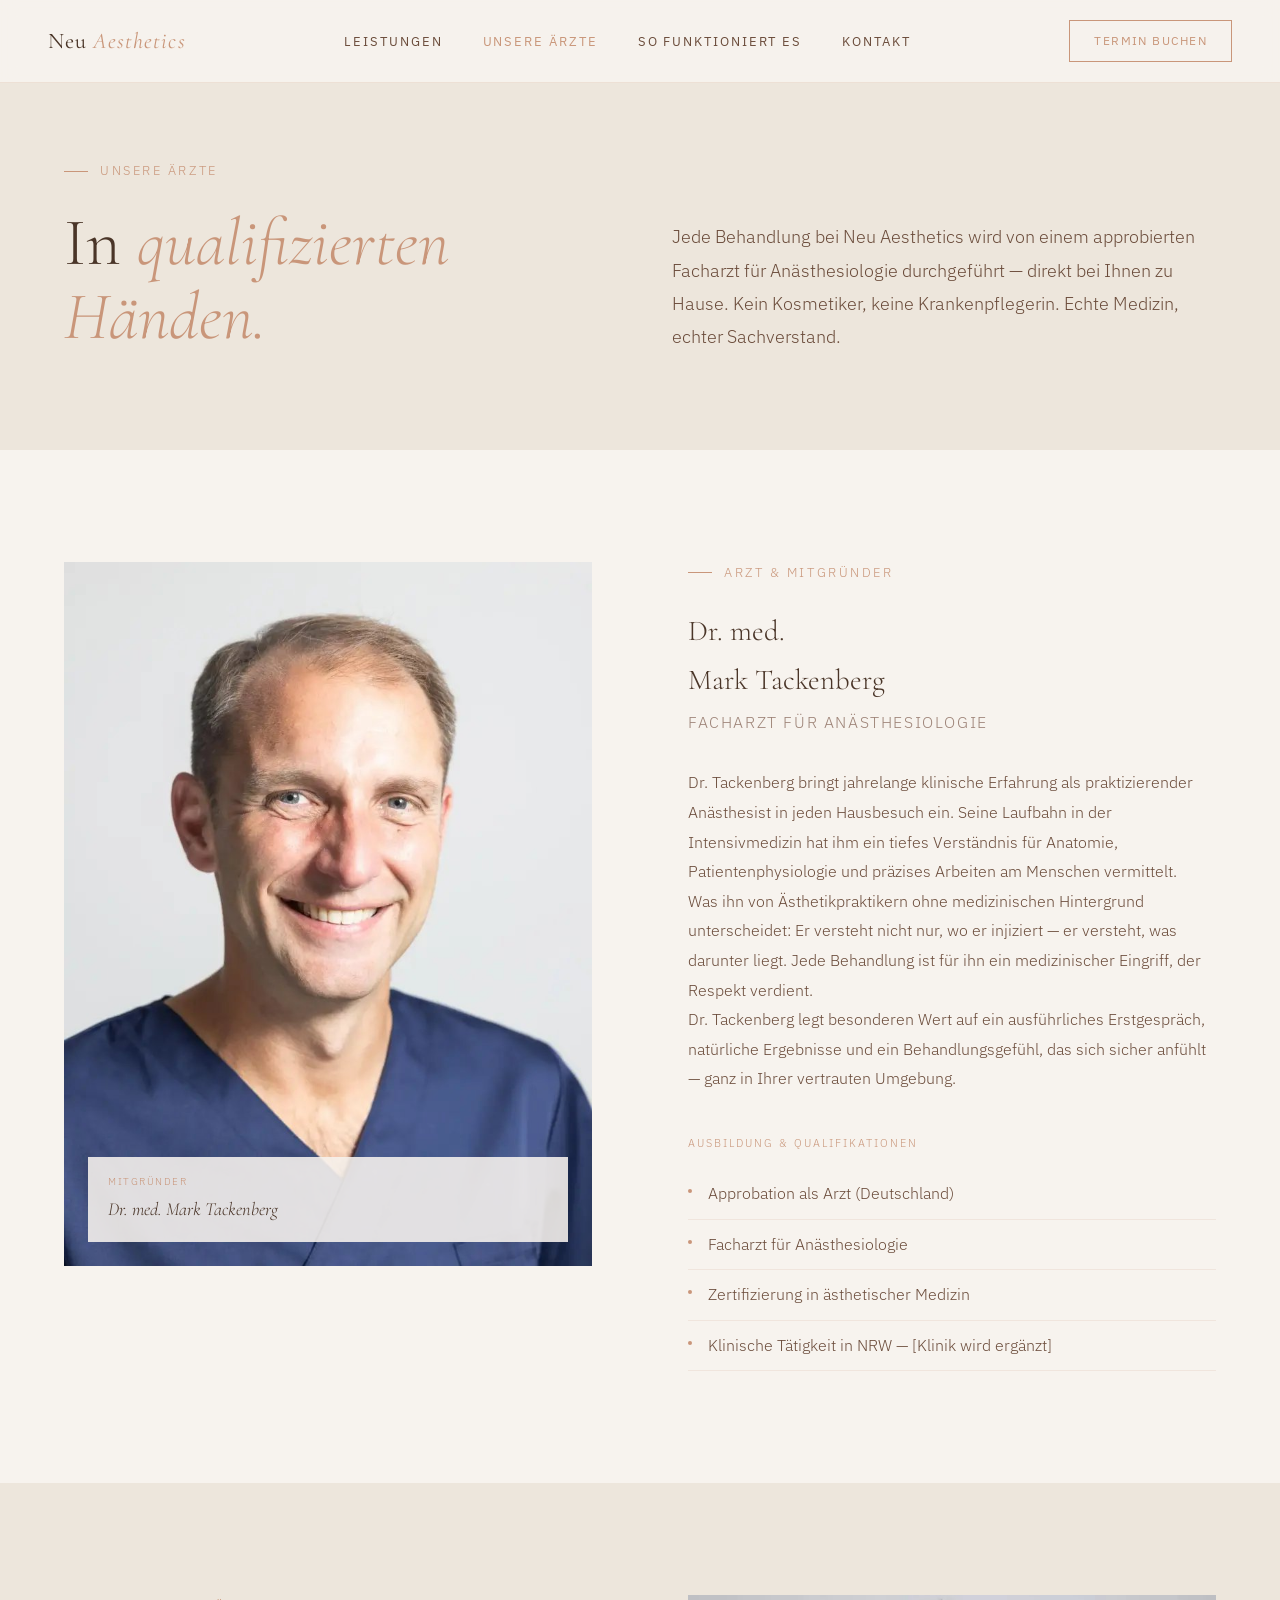
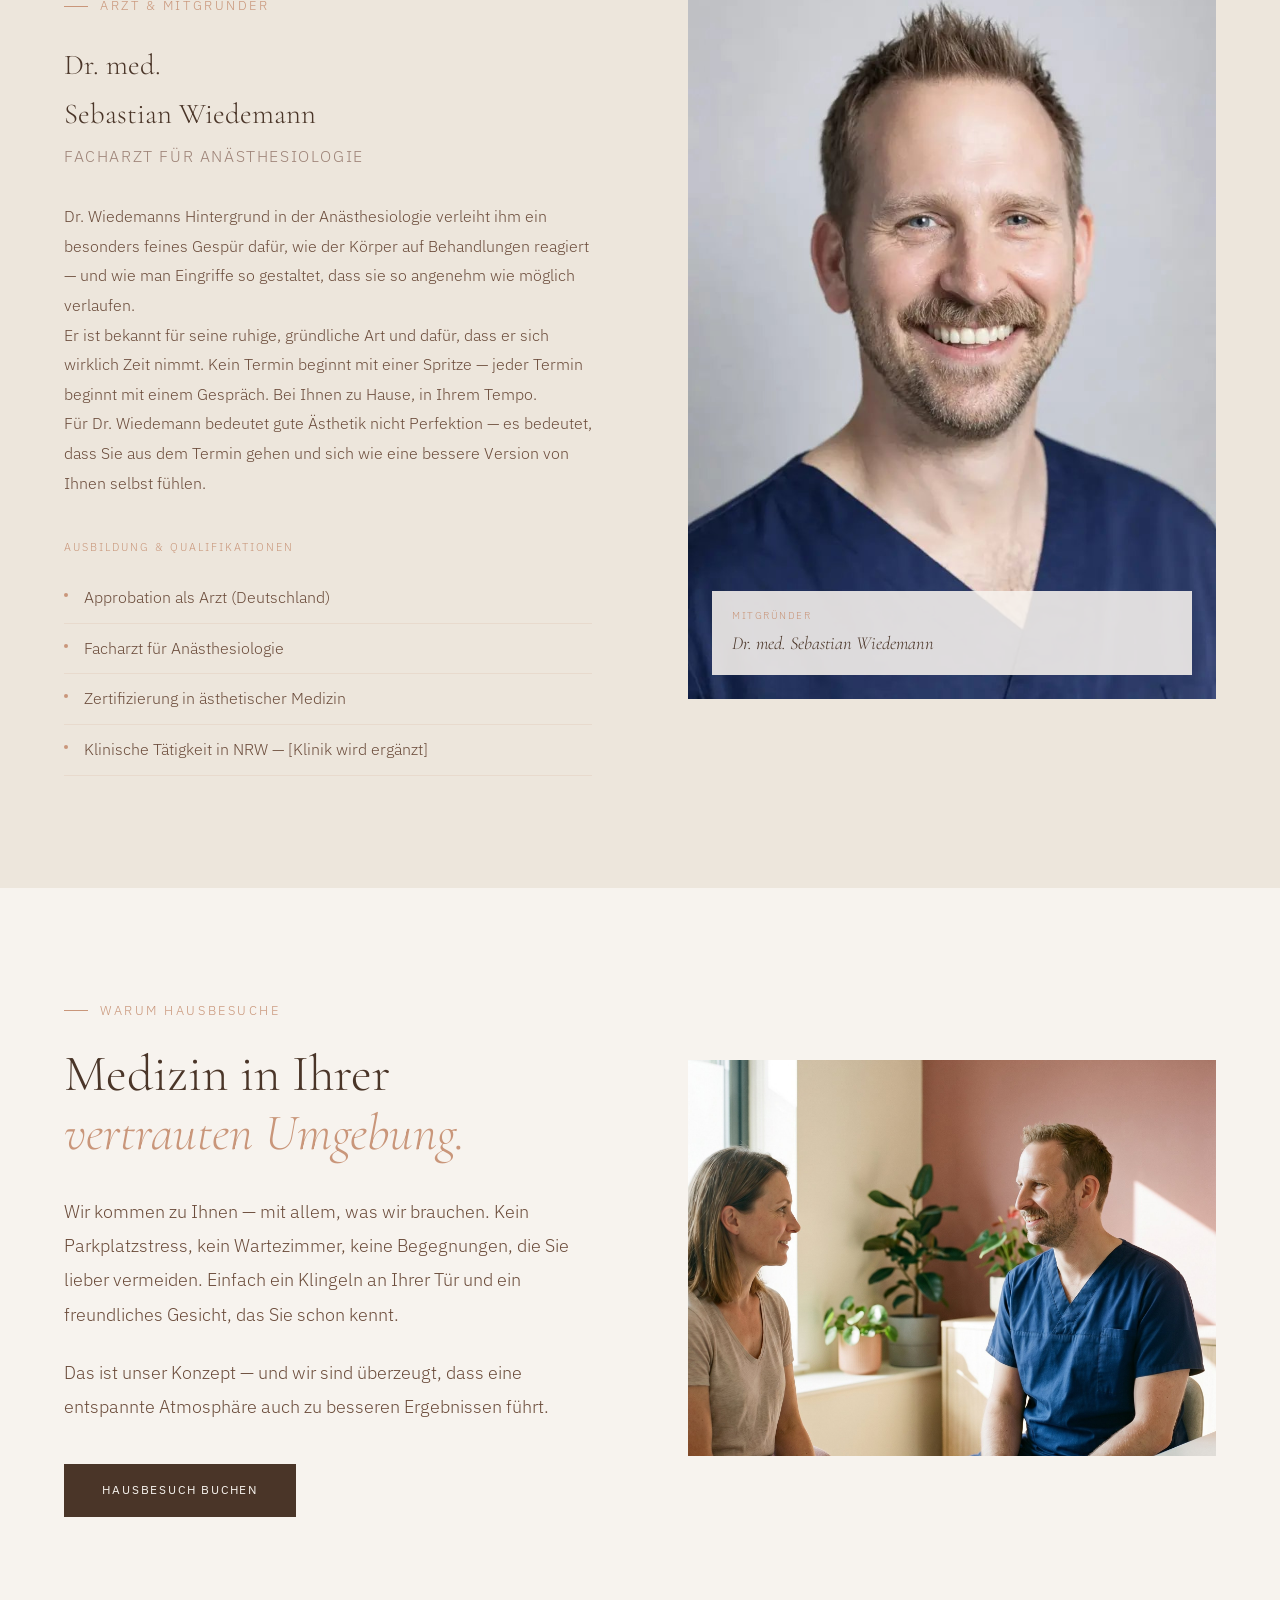
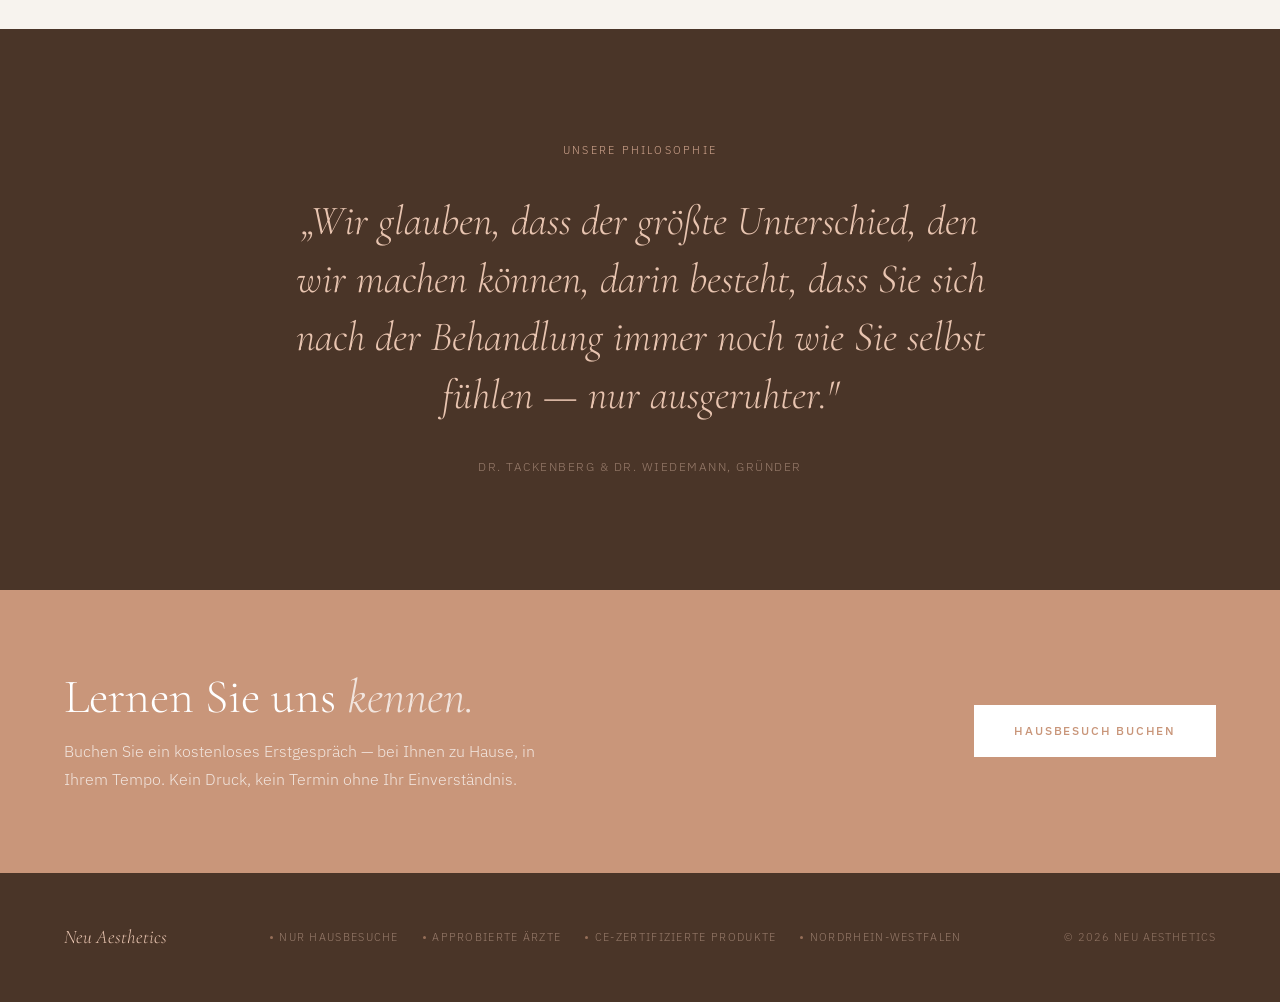
==== aerzte.html @ 6c606d6f "Initial commit" ====
<!DOCTYPE html>
<html lang="de">
<head>
<meta charset="UTF-8">
<meta name="viewport" content="width=device-width, initial-scale=1.0">
<title>Unsere Ärzte — Neu Aesthetics</title>
<link rel="stylesheet" href="css/style.css">
</head>
<body>

<nav>
  <a href="index.html" class="nav-logo">Neu <span>Aesthetics</span></a>
  <ul class="nav-links">
    <li><a href="leistungen.html">Leistungen</a></li>
    <li><a href="aerzte.html" class="active">Unsere Ärzte</a></li>
    <li><a href="so-funktioniert-es.html">So funktioniert es</a></li>
    <li><a href="termin.html">Kontakt</a></li>
  </ul>
  <a href="termin.html" class="nav-cta">Termin buchen</a>
</nav>

<section class="page-hero">
  <div>
    <p class="page-eyebrow">Unsere Ärzte</p>
    <h1 class="page-title">In <em>qualifizierten<br>Händen.</em></h1>
  </div>
  <p class="page-intro">Jede Behandlung bei Neu Aesthetics wird von einem approbierten Facharzt für Anästhesiologie durchgeführt — direkt bei Ihnen zu Hause. Kein Kosmetiker, keine Krankenpflegerin. Echte Medizin, echter Sachverstand.</p>
</section>

<section class="doctor-section">
  <div class="doctor-photo-box">
    <img src="media/doctors/dr-tackenberg.png" alt="Dr. Mark Tackenberg">
    <div class="doctor-photo-label">
      <div class="doctor-photo-label-sub">Mitgründer</div>
      <div class="doctor-photo-label-name">Dr. med. Mark Tackenberg</div>
    </div>
  </div>
  <div>
    <p class="section-label">Arzt &amp; Mitgründer</p>
    <h2 class="doctor-name">Dr. med.<br>Mark Tackenberg</h2>
    <p class="doctor-role">Facharzt für Anästhesiologie</p>
    <p class="doctor-bio">Dr. Tackenberg bringt jahrelange klinische Erfahrung als praktizierender Anästhesist in jeden Hausbesuch ein. Seine Laufbahn in der Intensivmedizin hat ihm ein tiefes Verständnis für Anatomie, Patientenphysiologie und präzises Arbeiten am Menschen vermittelt.</p>
    <p class="doctor-bio">Was ihn von Ästhetikpraktikern ohne medizinischen Hintergrund unterscheidet: Er versteht nicht nur, wo er injiziert — er versteht, was darunter liegt. Jede Behandlung ist für ihn ein medizinischer Eingriff, der Respekt verdient.</p>
    <p class="doctor-bio">Dr. Tackenberg legt besonderen Wert auf ein ausführliches Erstgespräch, natürliche Ergebnisse und ein Behandlungsgefühl, das sich sicher anfühlt — ganz in Ihrer vertrauten Umgebung.</p>
    <div class="doctor-quals">
      <div class="doctor-quals-title">Ausbildung &amp; Qualifikationen</div>
      <div class="qual-item"><div class="qual-dot"></div><div class="qual-text">Approbation als Arzt (Deutschland)</div></div>
      <div class="qual-item"><div class="qual-dot"></div><div class="qual-text">Facharzt für Anästhesiologie</div></div>
      <div class="qual-item"><div class="qual-dot"></div><div class="qual-text">Zertifizierung in ästhetischer Medizin</div></div>
      <div class="qual-item"><div class="qual-dot"></div><div class="qual-text">Klinische Tätigkeit in NRW — [Klinik wird ergänzt]</div></div>
    </div>
  </div>
</section>

<section class="doctor-section">
  <div class="doctor-photo-box">
    <img src="media/doctors/dr-wiedemann.png" alt="Dr. Sebastian Wiedemann">
    <div class="doctor-photo-label">
      <div class="doctor-photo-label-sub">Mitgründer</div>
      <div class="doctor-photo-label-name">Dr. med. Sebastian Wiedemann</div>
    </div>
  </div>
  <div>
    <p class="section-label">Arzt &amp; Mitgründer</p>
    <h2 class="doctor-name">Dr. med.<br>Sebastian Wiedemann</h2>
    <p class="doctor-role">Facharzt für Anästhesiologie</p>
    <p class="doctor-bio">Dr. Wiedemanns Hintergrund in der Anästhesiologie verleiht ihm ein besonders feines Gespür dafür, wie der Körper auf Behandlungen reagiert — und wie man Eingriffe so gestaltet, dass sie so angenehm wie möglich verlaufen.</p>
    <p class="doctor-bio">Er ist bekannt für seine ruhige, gründliche Art und dafür, dass er sich wirklich Zeit nimmt. Kein Termin beginnt mit einer Spritze — jeder Termin beginnt mit einem Gespräch. Bei Ihnen zu Hause, in Ihrem Tempo.</p>
    <p class="doctor-bio">Für Dr. Wiedemann bedeutet gute Ästhetik nicht Perfektion — es bedeutet, dass Sie aus dem Termin gehen und sich wie eine bessere Version von Ihnen selbst fühlen.</p>
    <div class="doctor-quals">
      <div class="doctor-quals-title">Ausbildung &amp; Qualifikationen</div>
      <div class="qual-item"><div class="qual-dot"></div><div class="qual-text">Approbation als Arzt (Deutschland)</div></div>
      <div class="qual-item"><div class="qual-dot"></div><div class="qual-text">Facharzt für Anästhesiologie</div></div>
      <div class="qual-item"><div class="qual-dot"></div><div class="qual-text">Zertifizierung in ästhetischer Medizin</div></div>
      <div class="qual-item"><div class="qual-dot"></div><div class="qual-text">Klinische Tätigkeit in NRW — [Klinik wird ergänzt]</div></div>
    </div>
  </div>
</section>

<section style="padding:7rem 4rem; background:var(--cream); display:grid; grid-template-columns:1fr 1fr; gap:6rem; align-items:center;">
  <div>
    <p class="section-label">Warum Hausbesuche</p>
    <h2 class="about-title">Medizin in Ihrer<br><em>vertrauten Umgebung.</em></h2>
    <p class="about-body">Wir kommen zu Ihnen — mit allem, was wir brauchen. Kein Parkplatzstress, kein Wartezimmer, keine Begegnungen, die Sie lieber vermeiden. Einfach ein Klingeln an Ihrer Tür und ein freundliches Gesicht, das Sie schon kennt.</p>
    <p class="about-body">Das ist unser Konzept — und wir sind überzeugt, dass eine entspannte Atmosphäre auch zu besseren Ergebnissen führt.</p>
    <a href="termin.html" class="btn-primary" style="margin-top:1rem;">Hausbesuch buchen</a>
  </div>
  <div style="position:relative; overflow:hidden; aspect-ratio:4/3;">
    <img src="media/images/situational-consultation.png" alt="Beratung bei Neu Aesthetics" style="width:100%;height:100%;object-fit:cover;">
  </div>
</section>

<section class="philosophy">
  <p class="philosophy-label">Unsere Philosophie</p>
  <p class="philosophy-quote">„Wir glauben, dass der größte Unterschied, den wir machen können, darin besteht, dass Sie sich nach der Behandlung immer noch wie Sie selbst fühlen — nur ausgeruhter."</p>
  <p class="philosophy-attribution">Dr. Tackenberg &amp; Dr. Wiedemann, Gründer</p>
</section>

<section class="booking-strip">
  <div>
    <h2 class="booking-title">Lernen Sie uns <em>kennen.</em></h2>
    <p class="booking-sub">Buchen Sie ein kostenloses Erstgespräch — bei Ihnen zu Hause, in Ihrem Tempo. Kein Druck, kein Termin ohne Ihr Einverständnis.</p>
  </div>
  <a href="termin.html" class="btn-booking">Hausbesuch buchen</a>
</section>

<footer>
  <div class="footer-logo">Neu Aesthetics</div>
  <div class="footer-trust">
    <span class="trust-badge"><span class="trust-dot"></span>Nur Hausbesuche</span>
    <span class="trust-badge"><span class="trust-dot"></span>Approbierte Ärzte</span>
    <span class="trust-badge"><span class="trust-dot"></span>CE-zertifizierte Produkte</span>
    <span class="trust-badge"><span class="trust-dot"></span>Nordrhein-Westfalen</span>
  </div>
  <div class="footer-meta">© 2026 Neu Aesthetics</div>
</footer>

<script src="js/main.js"></script>
</body>
</html>
---- css/style.css ----
/* ============================================================
   NEU AESTHETICS — Main Stylesheet
   ============================================================ */

@import url('https://fonts.googleapis.com/css2?family=Cormorant+Garamond:ital,wght@0,300;0,400;1,300;1,400&family=IBM+Plex+Sans:wght@300;400;500&display=swap');

/* ------------------------------------------------------------
   CSS Variables
   ------------------------------------------------------------ */
:root {
  --cream:       #F7F3EE;
  --parchment:   #EDE6DC;
  --rose:        #C9967A;
  --rose-light:  #E8C4B0;
  --rose-muted:  #D4A891;
  --brown:       #7A5C4E;
  --brown-dark:  #4A3528;
  --text-dark:   #2E1F17;
  --text-mid:    #6B4C3B;
  --text-light:  #9E8478;

  --ff-display: 'Cormorant Garamond', serif;
  --ff-body:    'IBM Plex Sans', sans-serif;
}

/* ------------------------------------------------------------
   Reset & Base
   ------------------------------------------------------------ */
*, *::before, *::after { box-sizing: border-box; margin: 0; padding: 0; }

body {
  font-family: var(--ff-body);
  background: var(--cream);
  color: var(--text-dark);
  font-weight: 300;
  line-height: 1.7;
  font-size: 16px;
}

img { display: block; width: 100%; height: 100%; object-fit: cover; }
a { color: inherit; }

/* ------------------------------------------------------------
   Navigation
   ------------------------------------------------------------ */
nav {
  position: fixed;
  top: 0; left: 0; right: 0;
  z-index: 100;
  display: flex;
  justify-content: space-between;
  align-items: center;
  padding: 1.25rem 3rem;
  background: rgba(247,243,238,0.92);
  backdrop-filter: blur(8px);
  border-bottom: 0.5px solid rgba(201,150,122,0.2);
}

.nav-logo {
  font-family: var(--ff-display);
  font-size: 1.4rem;
  font-weight: 400;
  letter-spacing: 0.05em;
  color: var(--brown-dark);
  text-decoration: none;
}

.nav-logo span { font-style: italic; color: var(--rose); }

.nav-links { display: flex; gap: 2.5rem; list-style: none; }

.nav-links a {
  font-size: 0.8rem;
  font-weight: 400;
  letter-spacing: 0.15em;
  text-transform: uppercase;
  color: var(--text-mid);
  text-decoration: none;
  transition: color 0.2s;
}

.nav-links a:hover, .nav-links a.active { color: var(--rose); }

.nav-cta {
  font-size: 0.75rem;
  letter-spacing: 0.12em;
  text-transform: uppercase;
  padding: 0.6rem 1.5rem;
  border: 0.5px solid var(--rose);
  color: var(--rose);
  background: transparent;
  font-family: var(--ff-body);
  font-weight: 400;
  transition: all 0.25s;
  text-decoration: none;
}

.nav-cta:hover { background: var(--rose); color: white; }

/* ------------------------------------------------------------
   Shared Utilities
   ------------------------------------------------------------ */
.section-label {
  font-size: 0.8rem;
  letter-spacing: 0.2em;
  text-transform: uppercase;
  color: var(--rose);
  margin-bottom: 1.5rem;
  display: flex;
  align-items: center;
  gap: 0.75rem;
}

.section-label::before {
  content: '';
  display: block;
  width: 1.5rem;
  height: 0.5px;
  background: var(--rose);
}

.btn-primary {
  font-family: var(--ff-body);
  font-size: 0.75rem;
  letter-spacing: 0.15em;
  text-transform: uppercase;
  padding: 1rem 2.4rem;
  background: var(--brown-dark);
  color: var(--cream);
  border: none;
  cursor: pointer;
  transition: background 0.25s;
  text-decoration: none;
  display: inline-block;
  font-weight: 400;
}

.btn-primary:hover { background: var(--brown); }

.btn-text {
  font-size: 0.75rem;
  letter-spacing: 0.12em;
  text-transform: uppercase;
  color: var(--text-mid);
  text-decoration: none;
  border-bottom: 0.5px solid var(--rose-muted);
  padding-bottom: 2px;
}

.btn-booking {
  font-family: var(--ff-body);
  font-size: 0.75rem;
  letter-spacing: 0.15em;
  text-transform: uppercase;
  padding: 1rem 2.5rem;
  background: white;
  color: var(--rose);
  border: none;
  cursor: pointer;
  font-weight: 500;
  white-space: nowrap;
  transition: all 0.25s;
  text-decoration: none;
  display: inline-block;
}

.btn-booking:hover { background: var(--brown-dark); color: white; }

.tag {
  font-size: 0.65rem;
  letter-spacing: 0.12em;
  text-transform: uppercase;
  padding: 0.3rem 0.75rem;
  border: 0.5px solid rgba(201,150,122,0.4);
  color: var(--text-light);
}

/* ------------------------------------------------------------
   Page Hero (inner pages)
   ------------------------------------------------------------ */
.page-hero {
  padding: 10rem 4rem 6rem;
  background: var(--parchment);
  display: grid;
  grid-template-columns: 1fr 1fr;
  gap: 4rem;
  align-items: end;
}

.page-eyebrow {
  font-size: 0.8rem;
  letter-spacing: 0.2em;
  text-transform: uppercase;
  color: var(--rose);
  margin-bottom: 1.5rem;
  display: flex;
  align-items: center;
  gap: 0.75rem;
}

.page-eyebrow::before {
  content: '';
  display: block;
  width: 1.5rem;
  height: 0.5px;
  background: var(--rose);
}

.page-title {
  font-family: var(--ff-display);
  font-size: 4.2rem;
  font-weight: 300;
  line-height: 1.1;
  color: var(--brown-dark);
}

.page-title em { font-style: italic; color: var(--rose); }

.page-intro {
  font-size: 1.125rem;
  color: var(--text-mid);
  line-height: 1.85;
  align-self: end;
}

/* ------------------------------------------------------------
   Booking Strip
   ------------------------------------------------------------ */
.booking-strip {
  background: var(--rose);
  padding: 5rem 4rem;
  display: grid;
  grid-template-columns: 1fr auto;
  align-items: center;
  gap: 3rem;
}

.booking-title {
  font-family: var(--ff-display);
  font-size: 3rem;
  font-weight: 300;
  color: white;
  line-height: 1.15;
}

.booking-title em { font-style: italic; opacity: 0.75; }

.booking-sub {
  margin-top: 0.75rem;
  font-size: 1rem;
  color: rgba(255,255,255,0.75);
  line-height: 1.75;
  max-width: 500px;
}

/* ------------------------------------------------------------
   Footer
   ------------------------------------------------------------ */
footer {
  background: var(--brown-dark);
  padding: 3rem 4rem;
  display: flex;
  justify-content: space-between;
  align-items: center;
  flex-wrap: wrap;
  gap: 1.5rem;
}

.footer-logo {
  font-family: var(--ff-display);
  font-size: 1.2rem;
  color: var(--rose-light);
  font-style: italic;
}

.footer-meta {
  font-size: 0.7rem;
  letter-spacing: 0.1em;
  color: rgba(232,196,176,0.45);
  text-transform: uppercase;
}

.footer-trust { display: flex; gap: 1.5rem; flex-wrap: wrap; }

.trust-badge {
  font-size: 0.68rem;
  letter-spacing: 0.12em;
  text-transform: uppercase;
  color: rgba(232,196,176,0.5);
  display: flex;
  align-items: center;
  gap: 0.4rem;
}

.trust-dot {
  width: 3px; height: 3px;
  background: var(--rose);
  border-radius: 50%;
  opacity: 0.6;
}

/* ------------------------------------------------------------
   Homepage — Hero
   ------------------------------------------------------------ */
.hero {
  min-height: 100vh;
  display: grid;
  grid-template-columns: 1fr 1fr;
  padding-top: 70px;
}

.hero-left {
  display: flex;
  flex-direction: column;
  justify-content: center;
  padding: 5rem 3rem 5rem 4rem;
}

.hero-eyebrow {
  font-size: 0.8rem;
  letter-spacing: 0.2em;
  text-transform: uppercase;
  color: var(--rose);
  margin-bottom: 2rem;
  display: flex;
  align-items: center;
  gap: 0.75rem;
  animation: fadeInUp 0.7s ease 0.1s both;
}

.hero-eyebrow::before {
  content: '';
  display: block;
  width: 2rem;
  height: 0.5px;
  background: var(--rose);
}

.hero-title {
  font-family: var(--ff-display);
  font-size: 4.8rem;
  font-weight: 300;
  line-height: 1.05;
  color: var(--brown-dark);
  margin-bottom: 2rem;
  animation: fadeInUp 0.7s ease 0.2s both;
}

.hero-title em { font-style: italic; color: var(--rose); }

.hero-sub {
  font-size: 1.125rem;
  color: var(--text-mid);
  line-height: 1.85;
  max-width: 400px;
  margin-bottom: 3rem;
  animation: fadeInUp 0.7s ease 0.3s both;
}

.hero-actions {
  display: flex;
  align-items: center;
  gap: 2rem;
  animation: fadeInUp 0.7s ease 0.4s both;
}

.hero-right { position: relative; overflow: hidden; }

.hero-image-wrap {
  width: 100%;
  height: 100%;
  min-height: 600px;
  background: linear-gradient(135deg, #DDD0C4 0%, #C9B09A 40%, #B8967F 100%);
  position: relative;
}

.hero-image-wrap img { position: absolute; inset: 0; width: 100%; height: 100%; object-fit: cover; }

.hero-image-overlay {
  position: absolute;
  bottom: 2.5rem;
  left: 2rem;
  right: 2rem;
  background: rgba(247,243,238,0.88);
  padding: 1.25rem 1.5rem;
  backdrop-filter: blur(4px);
}

.hero-image-label {
  font-size: 0.68rem;
  letter-spacing: 0.18em;
  text-transform: uppercase;
  color: var(--text-light);
  margin-bottom: 0.25rem;
}

.hero-image-caption {
  font-family: var(--ff-display);
  font-size: 1.2rem;
  color: var(--brown-dark);
  font-style: italic;
}

/* ------------------------------------------------------------
   Homepage — Intro Strip
   ------------------------------------------------------------ */
.intro-strip {
  background: var(--brown-dark);
  padding: 1.5rem 4rem;
  display: flex;
  justify-content: space-between;
  align-items: center;
  gap: 2rem;
  flex-wrap: wrap;
}

.intro-strip-item {
  display: flex;
  align-items: center;
  gap: 0.75rem;
  color: var(--rose-light);
  font-size: 0.75rem;
  letter-spacing: 0.12em;
  text-transform: uppercase;
}

.intro-strip-dot {
  width: 4px; height: 4px;
  background: var(--rose);
  border-radius: 50%;
  flex-shrink: 0;
}

/* ------------------------------------------------------------
   Homepage — About
   ------------------------------------------------------------ */
.about {
  padding: 8rem 4rem;
  display: grid;
  grid-template-columns: 1fr 1fr;
  gap: 6rem;
  align-items: center;
}

.about-title {
  font-family: var(--ff-display);
  font-size: 3.2rem;
  font-weight: 300;
  line-height: 1.15;
  color: var(--brown-dark);
  margin-bottom: 2rem;
}

.about-title em { font-style: italic; color: var(--rose); }

.about-body {
  font-size: 1.125rem;
  color: var(--text-mid);
  line-height: 1.9;
  margin-bottom: 1.5rem;
}

.about-signature {
  font-family: var(--ff-display);
  font-size: 1.4rem;
  font-style: italic;
  color: var(--rose);
  margin-top: 2rem;
}

.about-right {
  display: grid;
  grid-template-columns: 1fr 1fr;
  gap: 1px;
  background: var(--rose-light);
}

.about-card { background: var(--cream); padding: 2rem 1.75rem; }

.about-card-number {
  font-family: var(--ff-display);
  font-size: 3.2rem;
  font-weight: 300;
  color: var(--rose);
  line-height: 1;
  margin-bottom: 0.5rem;
}

.about-card-label {
  font-size: 0.75rem;
  letter-spacing: 0.1em;
  text-transform: uppercase;
  color: var(--text-light);
  line-height: 1.5;
}

/* ------------------------------------------------------------
   Homepage — Services Grid
   ------------------------------------------------------------ */
.services { background: var(--parchment); padding: 8rem 4rem; }

.services-header {
  display: flex;
  justify-content: space-between;
  align-items: flex-end;
  margin-bottom: 4rem;
}

.services-title {
  font-family: var(--ff-display);
  font-size: 3.2rem;
  font-weight: 300;
  color: var(--brown-dark);
  max-width: 400px;
  line-height: 1.15;
}

.services-title em { font-style: italic; color: var(--rose); }

.services-intro {
  max-width: 340px;
  font-size: 0.95rem;
  color: var(--text-light);
  line-height: 1.85;
  text-align: right;
}

.services-grid {
  display: grid;
  grid-template-columns: repeat(2, 1fr);
  gap: 1px;
  background: rgba(201,150,122,0.2);
}

.service-item {
  background: var(--parchment);
  padding: 2rem 2.25rem;
  display: flex;
  justify-content: space-between;
  align-items: center;
  cursor: pointer;
  transition: background 0.2s;
  border-bottom: 0.5px solid rgba(201,150,122,0.15);
  text-decoration: none;
}

.service-item:hover { background: var(--cream); }

.service-num {
  font-family: var(--ff-display);
  font-size: 1rem;
  color: var(--rose-muted);
  margin-right: 1.25rem;
  flex-shrink: 0;
  font-style: italic;
}

.service-name {
  font-size: 1rem;
  color: var(--brown-dark);
  font-weight: 400;
  flex: 1;
}

.service-arrow {
  font-size: 0.8rem;
  color: var(--rose-muted);
  opacity: 0;
  transition: opacity 0.2s;
}

.service-item:hover .service-arrow { opacity: 1; }
.services-cta { margin-top: 3rem; text-align: center; }

/* ------------------------------------------------------------
   Homepage — Testimonials
   ------------------------------------------------------------ */
.testimonials {
  padding: 8rem 4rem;
  background: var(--cream);
}

.testimonials-header {
  text-align: center;
  margin-bottom: 4rem;
}

.testimonials-title {
  font-family: var(--ff-display);
  font-size: 3rem;
  font-weight: 300;
  color: var(--brown-dark);
  margin-bottom: 0.75rem;
}

.testimonials-title em { font-style: italic; color: var(--rose); }

.testimonials-grid {
  display: grid;
  grid-template-columns: repeat(3, 1fr);
  gap: 2rem;
}

.testimonial-card {
  background: var(--parchment);
  padding: 2.5rem 2.25rem;
  position: relative;
}

.testimonial-quote-mark {
  font-family: var(--ff-display);
  font-size: 4rem;
  color: var(--rose-light);
  line-height: 1;
  margin-bottom: 0.5rem;
  font-style: italic;
}

.testimonial-text {
  font-size: 1rem;
  color: var(--text-mid);
  line-height: 1.85;
  margin-bottom: 2rem;
  font-style: italic;
}

.testimonial-author {
  display: flex;
  align-items: center;
  gap: 0.75rem;
}

.testimonial-avatar {
  width: 42px;
  height: 42px;
  border-radius: 50%;
  background: linear-gradient(135deg, var(--rose-light), var(--rose-muted));
  display: flex;
  align-items: center;
  justify-content: center;
  font-size: 0.75rem;
  color: white;
  font-weight: 500;
  flex-shrink: 0;
}

.testimonial-name {
  font-size: 1rem;
  font-weight: 500;
  color: var(--brown-dark);
}

.testimonial-location {
  font-size: 0.75rem;
  color: var(--text-light);
  margin-top: 0.1rem;
}

.testimonial-stars {
  position: absolute;
  top: 2.5rem;
  right: 2.25rem;
  color: var(--rose);
  font-size: 0.7rem;
  letter-spacing: 0.1em;
}

/* ------------------------------------------------------------
   Homepage — Doctors Preview
   ------------------------------------------------------------ */
.doctors { padding: 8rem 4rem; background: var(--parchment); }

.doctors-header { text-align: center; margin-bottom: 5rem; }

.doctors-title {
  font-family: var(--ff-display);
  font-size: 3.2rem;
  font-weight: 300;
  color: var(--brown-dark);
  margin-bottom: 1rem;
}

.doctors-title em { font-style: italic; color: var(--rose); }

.doctors-sub {
  font-size: 1rem;
  color: var(--text-light);
  max-width: 500px;
  margin: 0 auto;
  line-height: 1.85;
}

.doctors-grid { display: grid; grid-template-columns: 1fr 1fr; gap: 2rem; }

.doctor-card {
  background: var(--cream);
  padding: 3rem 2.5rem;
  position: relative;
  overflow: hidden;
}

.doctor-photo-placeholder {
  width: 80px;
  height: 80px;
  border-radius: 50%;
  background: linear-gradient(135deg, var(--rose-light), var(--rose-muted));
  display: flex;
  align-items: center;
  justify-content: center;
  font-family: var(--ff-display);
  font-size: 1.6rem;
  color: white;
  font-style: italic;
  margin-bottom: 1.5rem;
  border: 2px solid rgba(255,255,255,0.6);
  overflow: hidden;
}

.doctor-photo-placeholder img { width: 100%; height: 100%; object-fit: cover; border-radius: 50%; }
.doctor-credential { font-size: 0.68rem; letter-spacing: 0.18em; text-transform: uppercase; color: var(--rose); margin-bottom: 0.4rem; }

.doctor-name {
  font-family: var(--ff-display);
  font-size: 1.8rem;
  font-weight: 300;
  color: var(--brown-dark);
  margin-bottom: 0.25rem;
}

.doctor-title-role { font-size: 1rem; color: var(--text-light); letter-spacing: 0.08em; margin-bottom: 1.5rem; }
.doctor-bio { font-size: 1rem; color: var(--text-mid); line-height: 1.85; }
.doctor-card-ornament { position: absolute; bottom: -1.5rem; right: -1.5rem; width: 6rem; height: 6rem; border: 0.5px solid rgba(201,150,122,0.2); border-radius: 50%; }

/* ------------------------------------------------------------
   Leistungen — Service List
   ------------------------------------------------------------ */
.services-list { padding: 5rem 4rem; }

.service-card {
  display: grid;
  grid-template-columns: 80px 1fr auto;
  align-items: start;
  gap: 2rem;
  padding: 2.5rem 0;
  border-bottom: 0.5px solid rgba(201,150,122,0.2);
  text-decoration: none;
  transition: all 0.2s;
}

.service-card:first-child { border-top: 0.5px solid rgba(201,150,122,0.2); }

.service-card:hover {
  background: var(--parchment);
  padding-left: 1rem;
  padding-right: 1rem;
  margin-left: -1rem;
  margin-right: -1rem;
}

.service-card-num {
  font-family: var(--ff-display);
  font-size: 2rem;
  color: var(--rose-muted);
  font-style: italic;
  font-weight: 300;
  line-height: 1;
  padding-top: 0.2rem;
}

.service-card-name {
  font-family: var(--ff-display);
  font-size: 2rem;
  font-weight: 300;
  color: var(--brown-dark);
  margin-bottom: 0.6rem;
}

.service-card-desc {
  font-size: 1rem;
  color: var(--text-mid);
  line-height: 1.85;
  max-width: 580px;
  margin-bottom: 0.75rem;
}

.service-card-tags { display: flex; gap: 0.5rem; margin-top: 0.75rem; flex-wrap: wrap; }

.service-card-price {
  font-family: var(--ff-display);
  font-size: 1.6rem;
  font-weight: 300;
  color: var(--brown-dark);
  white-space: nowrap;
  padding-top: 0.3rem;
  text-align: right;
}

.service-card-price-label {
  font-size: 0.65rem;
  letter-spacing: 0.12em;
  text-transform: uppercase;
  color: var(--text-light);
  text-align: right;
  margin-top: 0.2rem;
}

.service-card-cta {
  font-size: 0.72rem;
  letter-spacing: 0.12em;
  text-transform: uppercase;
  color: var(--rose);
  white-space: nowrap;
  margin-top: 0.5rem;
  display: block;
  opacity: 0;
  transition: opacity 0.2s;
  text-align: right;
}

.service-card:hover .service-card-cta { opacity: 1; }

.info-strip {
  background: var(--brown-dark);
  padding: 4rem;
  display: grid;
  grid-template-columns: repeat(3, 1fr);
  gap: 3rem;
}

.info-block { border-left: 0.5px solid rgba(232,196,176,0.2); padding-left: 2rem; }
.info-block-label { font-size: 0.68rem; letter-spacing: 0.18em; text-transform: uppercase; color: var(--rose-muted); margin-bottom: 0.75rem; }
.info-block-text { font-size: 1rem; color: var(--rose-light); line-height: 1.75; font-weight: 300; }

/* ------------------------------------------------------------
   Leistung Detail
   ------------------------------------------------------------ */
.breadcrumb { padding: 6.5rem 4rem 0; display: flex; align-items: center; gap: 0.75rem; }
.breadcrumb a { font-size: 0.72rem; letter-spacing: 0.12em; text-transform: uppercase; color: var(--text-light); text-decoration: none; }
.breadcrumb a:hover { color: var(--rose); }
.breadcrumb-sep { font-size: 0.72rem; color: var(--rose-muted); }
.breadcrumb-current { font-size: 0.72rem; letter-spacing: 0.12em; text-transform: uppercase; color: var(--rose); }

.detail-hero { padding: 3rem 4rem 6rem; display: grid; grid-template-columns: 1fr 1fr; gap: 6rem; align-items: start; }
.detail-num { font-family: var(--ff-display); font-size: 6rem; color: var(--rose-muted); font-style: italic; font-weight: 300; line-height: 1; margin-bottom: 0.5rem; opacity: 0.4; }
.detail-title { font-family: var(--ff-display); font-size: 4rem; font-weight: 300; color: var(--brown-dark); line-height: 1.1; margin-bottom: 1.5rem; }
.detail-title em { font-style: italic; color: var(--rose); }
.detail-tags { display: flex; gap: 0.5rem; margin-bottom: 2rem; flex-wrap: wrap; }
.detail-lead { font-size: 1.05rem; color: var(--text-mid); line-height: 1.9; margin-bottom: 2.5rem; }
.detail-cta-group { display: flex; align-items: center; gap: 2rem; }
.detail-right { background: var(--parchment); padding: 3rem; }
.detail-stat-grid { display: grid; grid-template-columns: 1fr 1fr; gap: 1px; background: rgba(201,150,122,0.2); margin-bottom: 2rem; }
.detail-stat { background: var(--parchment); padding: 1.5rem; }
.detail-stat-label { font-size: 0.65rem; letter-spacing: 0.15em; text-transform: uppercase; color: var(--rose-muted); margin-bottom: 0.4rem; }
.detail-stat-value { font-family: var(--ff-display); font-size: 1.6rem; font-weight: 300; color: var(--brown-dark); }
.detail-right-title { font-size: 0.7rem; letter-spacing: 0.18em; text-transform: uppercase; color: var(--rose); margin-bottom: 1rem; }
.detail-checklist { list-style: none; }
.detail-checklist li { font-size: 1rem; color: var(--text-mid); padding: 0.6rem 0; border-bottom: 0.5px solid rgba(201,150,122,0.15); display: flex; align-items: flex-start; gap: 0.75rem; line-height: 1.6; }
.detail-checklist li::before { content: '✦'; color: var(--rose); font-size: 0.5rem; margin-top: 0.4rem; flex-shrink: 0; }

.detail-body { padding: 0 4rem 6rem; display: grid; grid-template-columns: 1fr 1fr; gap: 6rem; }
.body-title { font-family: var(--ff-display); font-size: 2.2rem; font-weight: 300; color: var(--brown-dark); margin-bottom: 1.5rem; }
.body-text { font-size: 1rem; color: var(--text-mid); line-height: 1.9; margin-bottom: 1.25rem; }
.steps { margin-top: 3rem; }
.step { display: flex; gap: 1.5rem; padding: 1.5rem 0; border-bottom: 0.5px solid rgba(201,150,122,0.15); }
.step:first-child { border-top: 0.5px solid rgba(201,150,122,0.15); }
.step-num-sm { font-family: var(--ff-display); font-size: 1.5rem; color: var(--rose-muted); font-style: italic; flex-shrink: 0; line-height: 1; }
.step-title-sm { font-size: 1rem; font-weight: 500; color: var(--brown-dark); margin-bottom: 0.3rem; letter-spacing: 0.05em; }
.step-desc { font-size: 1rem; color: var(--text-light); line-height: 1.75; }

.other-services { background: var(--parchment); padding: 5rem 4rem; }
.other-services-title { font-family: var(--ff-display); font-size: 2.2rem; font-weight: 300; color: var(--brown-dark); margin-bottom: 3rem; }
.other-services-title em { font-style: italic; color: var(--rose); }
.other-grid { display: grid; grid-template-columns: repeat(3, 1fr); gap: 1px; background: rgba(201,150,122,0.2); }
.other-item { background: var(--parchment); padding: 1.75rem 2rem; text-decoration: none; transition: background 0.2s; display: flex; justify-content: space-between; align-items: center; }
.other-item:hover { background: var(--cream); }
.other-item-name { font-size: 1rem; color: var(--brown-dark); }
.other-item-arrow { font-size: 0.78rem; color: var(--rose-muted); opacity: 0; transition: opacity 0.2s; }
.other-item:hover .other-item-arrow { opacity: 1; }

/* ------------------------------------------------------------
   Ärzte
   ------------------------------------------------------------ */
.doctor-section { padding: 7rem 4rem; display: grid; grid-template-columns: 1fr 1fr; gap: 6rem; align-items: start; }
.doctor-section:nth-child(even) { background: var(--parchment); direction: rtl; }
.doctor-section:nth-child(even) > * { direction: ltr; }
.doctor-photo-box { background: linear-gradient(135deg, #DDD0C4 0%, #C9B09A 40%, #B8967F 100%); aspect-ratio: 3/4; display: flex; align-items: center; justify-content: center; position: relative; overflow: hidden; }
.doctor-photo-box img { position: absolute; inset: 0; width: 100%; height: 100%; object-fit: cover; }
.doctor-photo-initials { font-family: var(--ff-display); font-size: 6rem; color: rgba(255,255,255,0.3); font-style: italic; font-weight: 300; }
.doctor-photo-label { position: absolute; bottom: 1.5rem; left: 1.5rem; right: 1.5rem; background: rgba(247,243,238,0.88); padding: 1rem 1.25rem; }
.doctor-photo-label-sub { font-size: 0.65rem; letter-spacing: 0.15em; text-transform: uppercase; color: var(--rose); margin-bottom: 0.2rem; }
.doctor-photo-label-name { font-family: var(--ff-display); font-size: 1.15rem; color: var(--brown-dark); font-style: italic; }
.doctor-role { font-size: 1rem; letter-spacing: 0.1em; text-transform: uppercase; color: var(--text-light); margin-bottom: 2rem; }
.doctor-quals { margin-top: 2.5rem; }
.doctor-quals-title { font-size: 0.7rem; letter-spacing: 0.18em; text-transform: uppercase; color: var(--rose); margin-bottom: 1rem; }
.qual-item { display: flex; gap: 1rem; padding: 0.75rem 0; border-bottom: 0.5px solid rgba(201,150,122,0.15); align-items: flex-start; }
.qual-item:first-of-type { border-top: 0.5px solid rgba(201,150,122,0.15); }
.qual-dot { width: 4px; height: 4px; background: var(--rose); border-radius: 50%; margin-top: 0.5rem; flex-shrink: 0; }
.qual-text { font-size: 1rem; color: var(--text-mid); line-height: 1.6; }
.philosophy { background: var(--brown-dark); padding: 7rem 4rem; text-align: center; }
.philosophy-label { font-size: 0.7rem; letter-spacing: 0.2em; text-transform: uppercase; color: var(--rose-muted); margin-bottom: 2rem; }
.philosophy-quote { font-family: var(--ff-display); font-size: 2.6rem; font-weight: 300; font-style: italic; color: var(--rose-light); max-width: 720px; margin: 0 auto 2rem; line-height: 1.4; }
.philosophy-attribution { font-size: 0.78rem; letter-spacing: 0.12em; text-transform: uppercase; color: rgba(232,196,176,0.5); }

/* ------------------------------------------------------------
   Termin Form
   ------------------------------------------------------------ */
.booking-layout { display: grid; grid-template-columns: 1fr 1fr; min-height: 100vh; padding-top: 70px; }
.booking-left { background: var(--parchment); padding: 6rem 4rem; display: flex; flex-direction: column; justify-content: center; }
.booking-right { background: var(--cream); padding: 6rem 4rem; display: flex; flex-direction: column; justify-content: center; }
.form-title { font-family: var(--ff-display); font-size: 2rem; font-weight: 300; color: var(--brown-dark); margin-bottom: 0.5rem; }
.form-sub { font-size: 1rem; color: var(--text-light); margin-bottom: 2.5rem; line-height: 1.7; }
.form-group { margin-bottom: 1.5rem; }
.form-label { font-size: 0.68rem; letter-spacing: 0.15em; text-transform: uppercase; color: var(--rose-muted); display: block; margin-bottom: 0.5rem; }
.form-input { width: 100%; padding: 0.9rem 1rem; background: transparent; border: 0.5px solid rgba(201,150,122,0.4); font-family: var(--ff-body); font-size: 0.95rem; color: var(--text-dark); font-weight: 300; transition: border-color 0.2s; outline: none; appearance: none; }
.form-input:focus { border-color: var(--rose); }
.form-input::placeholder { color: var(--text-light); }
.form-select { width: 100%; padding: 0.9rem 1rem; background: var(--cream); border: 0.5px solid rgba(201,150,122,0.4); font-family: var(--ff-body); font-size: 0.95rem; color: var(--text-dark); font-weight: 300; outline: none; appearance: none; background-image: url("data:image/svg+xml,%3Csvg xmlns='http://www.w3.org/2000/svg' width='12' height='8' viewBox='0 0 12 8'%3E%3Cpath d='M1 1l5 5 5-5' stroke='%23C9967A' stroke-width='1' fill='none'/%3E%3C/svg%3E"); background-repeat: no-repeat; background-position: right 1rem center; cursor: pointer; }
.form-select:focus { border-color: var(--rose); }
.form-row { display: grid; grid-template-columns: 1fr 1fr; gap: 1rem; }
.form-textarea { width: 100%; padding: 0.9rem 1rem; background: transparent; border: 0.5px solid rgba(201,150,122,0.4); font-family: var(--ff-body); font-size: 0.95rem; color: var(--text-dark); font-weight: 300; resize: vertical; min-height: 110px; outline: none; line-height: 1.7; }
.form-textarea:focus { border-color: var(--rose); }
.form-textarea::placeholder { color: var(--text-light); }
.form-options { display: flex; gap: 1rem; }
.form-option { flex: 1; padding: 0.9rem 1rem; border: 0.5px solid rgba(201,150,122,0.4); text-align: center; cursor: pointer; font-size: 1rem; letter-spacing: 0.08em; color: var(--text-mid); transition: all 0.2s; user-select: none; }
.form-option.selected { border-color: var(--rose); background: rgba(201,150,122,0.08); color: var(--brown-dark); }
.form-option:hover { border-color: var(--rose-muted); }
.form-check { display: flex; align-items: flex-start; gap: 0.75rem; margin-top: 1rem; cursor: pointer; }
.form-check input { margin-top: 0.2rem; accent-color: var(--rose); flex-shrink: 0; }
.form-check-label { font-size: 1rem; color: var(--text-light); line-height: 1.7; }
.btn-submit { width: 100%; margin-top: 2rem; padding: 1rem; background: var(--brown-dark); color: var(--cream); border: none; font-family: var(--ff-body); font-size: 0.75rem; letter-spacing: 0.15em; text-transform: uppercase; cursor: pointer; font-weight: 400; transition: background 0.25s; }
.btn-submit:hover { background: var(--brown); }
.form-note { font-size: 0.75rem; color: var(--text-light); text-align: center; margin-top: 1rem; line-height: 1.6; }
.doctors-note { margin-top: 3rem; padding: 2rem; background: rgba(201,150,122,0.1); border-left: 2px solid var(--rose); }
.doctors-note-text { font-size: 1rem; color: var(--text-mid); line-height: 1.75; font-style: italic; }
.doctors-note-sig { font-family: var(--ff-display); font-size: 1.1rem; color: var(--rose); margin-top: 0.75rem; font-style: italic; }

/* ------------------------------------------------------------
   So funktioniert es
   ------------------------------------------------------------ */
.step-row { display: grid; grid-template-columns: 120px 1fr 1fr; gap: 4rem; align-items: start; padding: 4rem 0; border-bottom: 0.5px solid rgba(201,150,122,0.2); }
.step-row:first-child { border-top: 0.5px solid rgba(201,150,122,0.2); }
.step-row-num { font-family: var(--ff-display); font-size: 5rem; color: var(--rose-muted); font-style: italic; font-weight: 300; line-height: 1; opacity: 0.5; }
.step-row-title { font-family: var(--ff-display); font-size: 2.4rem; font-weight: 300; color: var(--brown-dark); margin-bottom: 0.75rem; line-height: 1.15; }
.step-row-title em { font-style: italic; color: var(--rose); }
.step-row-tag { display: inline-block; font-size: 0.65rem; letter-spacing: 0.12em; text-transform: uppercase; padding: 0.3rem 0.75rem; border: 0.5px solid rgba(201,150,122,0.4); color: var(--text-light); margin-top: 0.5rem; }
.step-row-text { font-size: 1rem; color: var(--text-mid); line-height: 1.9; padding-top: 0.5rem; }
.step-detail { margin-top: 1.25rem; padding: 1.25rem; background: var(--parchment); }
.step-detail-label { font-size: 0.65rem; letter-spacing: 0.15em; text-transform: uppercase; color: var(--rose-muted); margin-bottom: 0.5rem; }
.step-detail-text { font-size: 1rem; color: var(--text-mid); line-height: 1.75; }
.faq-section { background: var(--parchment); padding: 7rem 4rem; }
.faq-title { font-family: var(--ff-display); font-size: 3rem; font-weight: 300; color: var(--brown-dark); margin-bottom: 4rem; }
.faq-title em { font-style: italic; color: var(--rose); }
.faq-grid { display: grid; grid-template-columns: 1fr 1fr; gap: 1px; background: rgba(201,150,122,0.2); }
.faq-item { background: var(--parchment); padding: 2rem 2.25rem; }
.faq-item:hover { background: var(--cream); }
.faq-q { font-size: 1rem; font-weight: 500; color: var(--brown-dark); margin-bottom: 0.75rem; }
.faq-a { font-size: 1rem; color: var(--text-mid); line-height: 1.85; }
.reassurance { padding: 7rem 4rem; display: grid; grid-template-columns: repeat(3, 1fr); gap: 3rem; }
.reassurance-card { padding: 2.5rem 2rem; border: 0.5px solid rgba(201,150,122,0.2); }
.reassurance-icon { font-size: 1.5rem; color: var(--rose); margin-bottom: 1.25rem; }
.reassurance-title { font-family: var(--ff-display); font-size: 1.6rem; font-weight: 300; color: var(--brown-dark); margin-bottom: 0.75rem; }
.reassurance-text { font-size: 1rem; color: var(--text-mid); line-height: 1.85; }

/* ------------------------------------------------------------
   Animations
   ------------------------------------------------------------ */
@keyframes fadeInUp {
  from { opacity: 0; transform: translateY(20px); }
  to   { opacity: 1; transform: translateY(0); }
}

/* ------------------------------------------------------------
   Leistungen — Large image cards
   ------------------------------------------------------------ */
.service-card-img {
  grid-column: 1 / -1;
}

.service-card-v2 {
  display: grid;
  grid-template-columns: 200px 1fr auto;
  align-items: start;
  gap: 2rem;
  padding: 0 0 2.5rem 0;
  border-bottom: 0.5px solid rgba(201,150,122,0.2);
  text-decoration: none;
  transition: all 0.2s;
}

.service-card-v2:first-child { border-top: 0.5px solid rgba(201,150,122,0.2); padding-top: 0; }
.service-card-v2:hover .service-card-v2-img { filter: brightness(0.95); }

.service-card-v2-thumb {
  position: relative;
  overflow: hidden;
  height: 160px;
  flex-shrink: 0;
}

.service-card-v2-thumb img {
  width: 100%;
  height: 100%;
  object-fit: cover;
  transition: transform 0.4s ease;
}

.service-card-v2:hover .service-card-v2-thumb img {
  transform: scale(1.03);
}

.service-card-v2-num {
  position: absolute;
  bottom: 0.75rem;
  left: 0.75rem;
  font-family: 'Cormorant Garamond', serif;
  font-size: 2.5rem;
  font-weight: 300;
  font-style: italic;
  color: white;
  line-height: 1;
  text-shadow: 0 1px 8px rgba(0,0,0,0.35);
}

/* ------------------------------------------------------------
   Parallax / Background image section
   ------------------------------------------------------------ */
.bg-image-section {
  position: relative;
  overflow: hidden;
  padding: 8rem 4rem;
  background-attachment: fixed;
  background-size: cover;
  background-position: center;
}

.bg-image-section::before {
  content: '';
  position: absolute;
  inset: 0;
  background: rgba(42, 28, 18, 0.62);
  z-index: 1;
}

.bg-image-section > * {
  position: relative;
  z-index: 2;
}

.bg-image-section .section-label {
  color: rgba(232,196,176,0.8);
}

.bg-image-section .section-label::before {
  background: rgba(232,196,176,0.6);
}

.bg-image-section .about-title {
  color: white;
}

.bg-image-section .about-title em {
  color: var(--rose-light);
}

.bg-image-section .about-body {
  color: rgba(255,255,255,0.92);
}

.bg-image-section .about-signature {
  color: var(--rose-light);
}

/* ------------------------------------------------------------
   Leistung detail — large hero image
   ------------------------------------------------------------ */
.detail-image-hero {
  width: 100%;
  height: 420px;
  overflow: hidden;
  position: relative;
  margin-bottom: 0;
}

.detail-image-hero img {
  width: 100%;
  height: 100%;
  object-fit: cover;
  object-position: center top;
}

.detail-image-hero-overlay {
  position: absolute;
  bottom: 0;
  left: 0;
  right: 0;
  height: 50%;
  background: linear-gradient(to top, rgba(247,243,238,1), transparent);
}
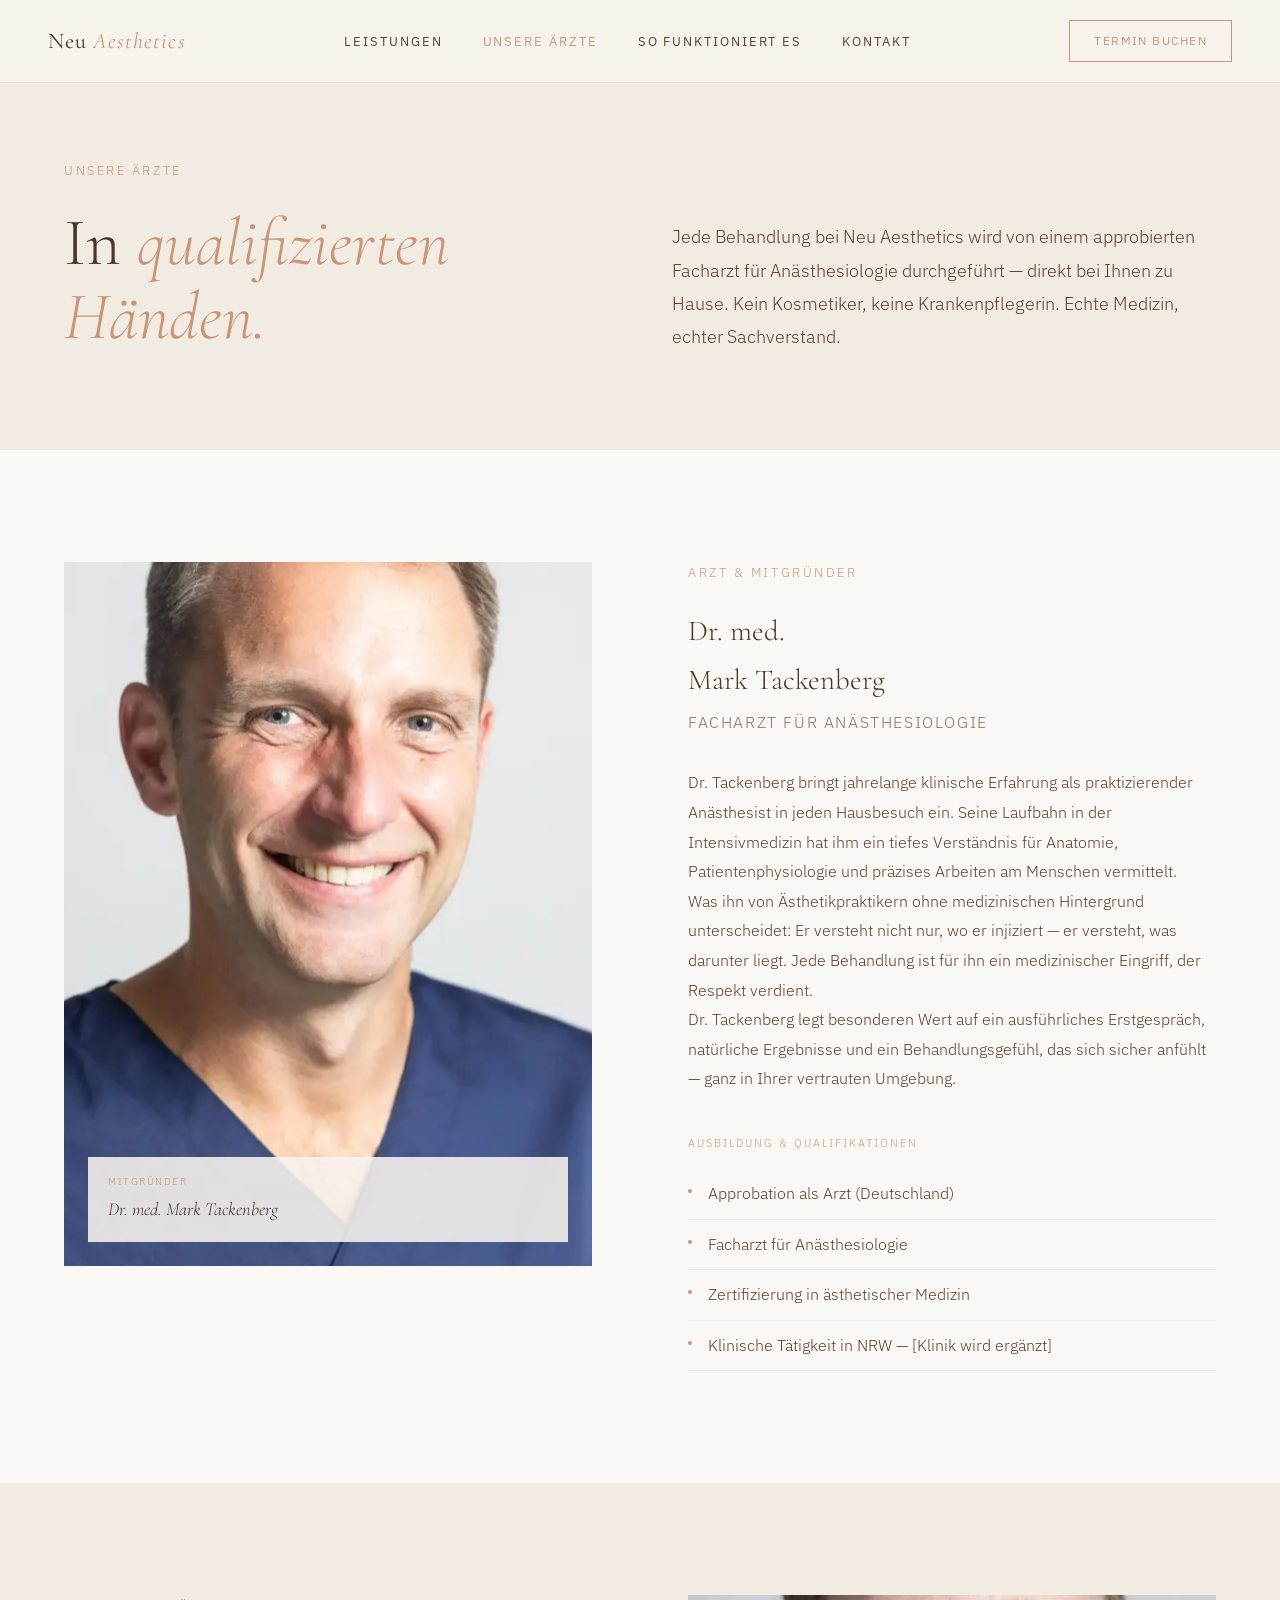
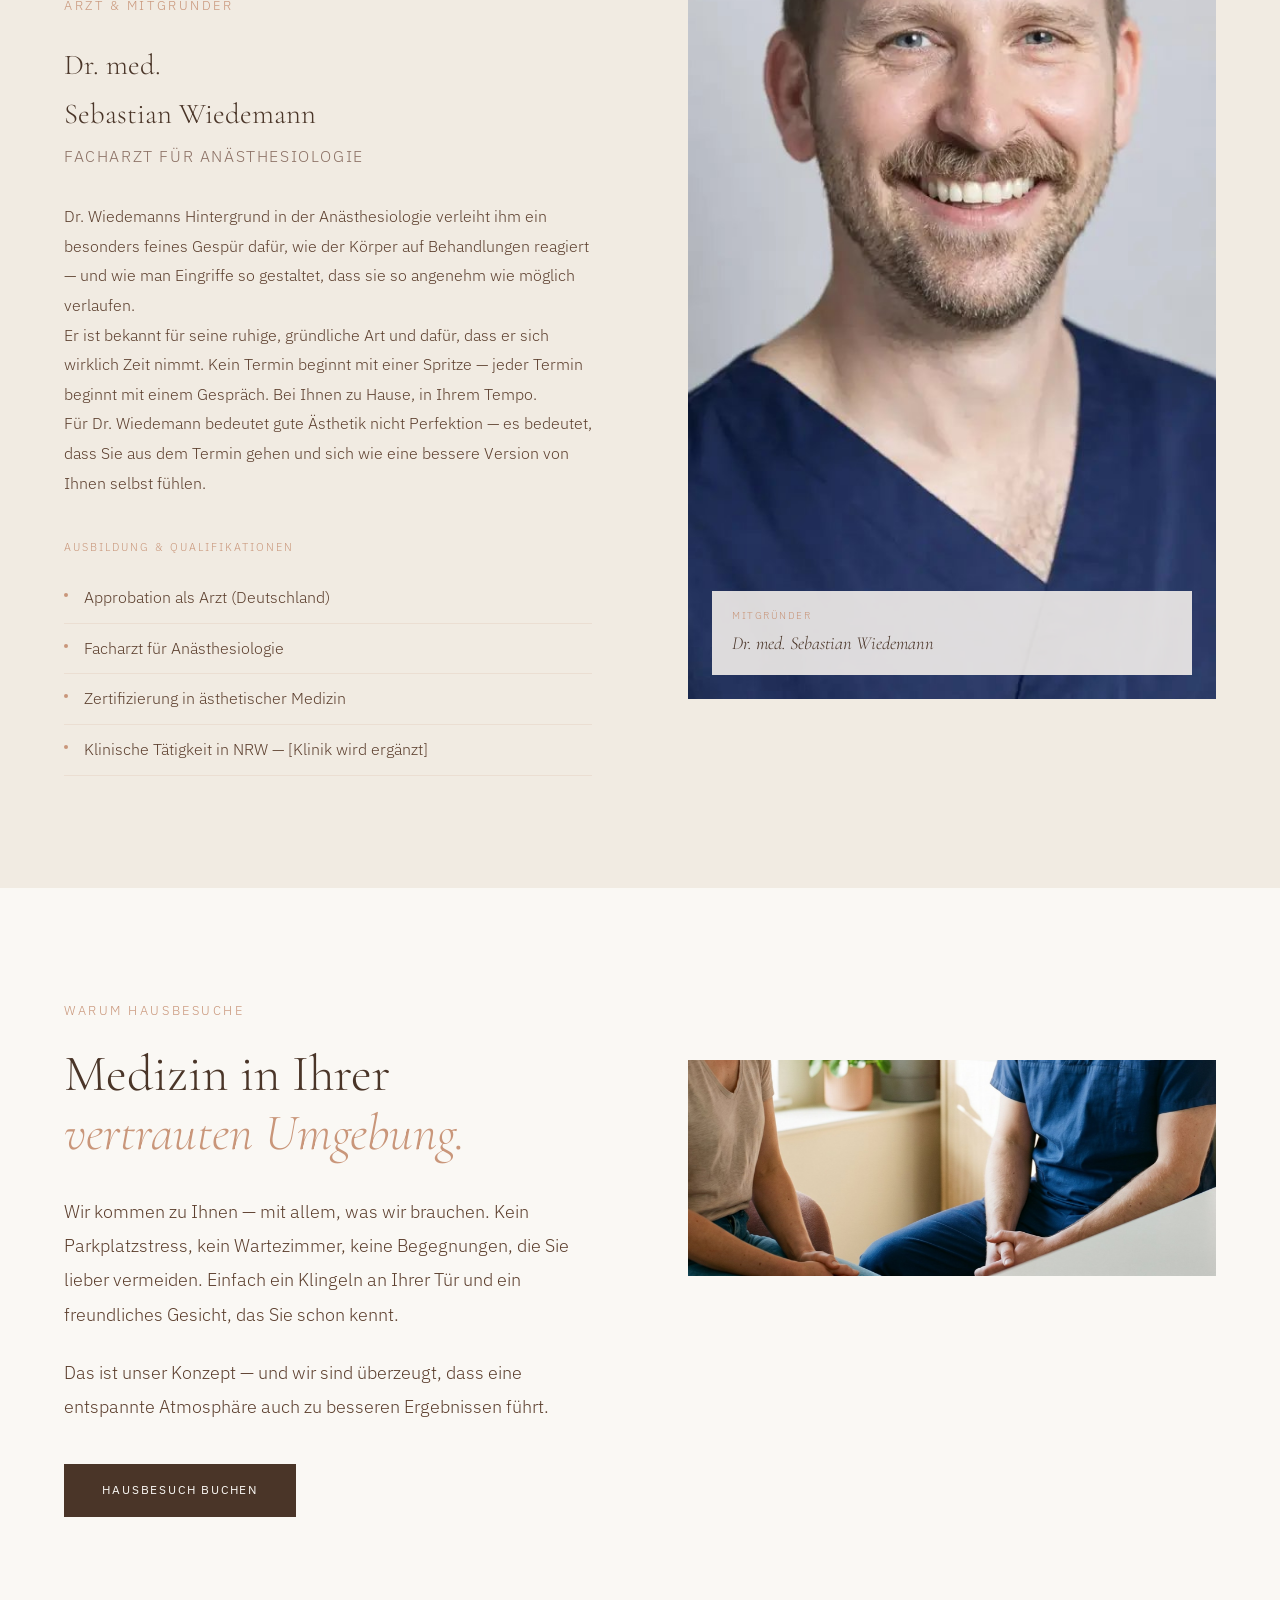
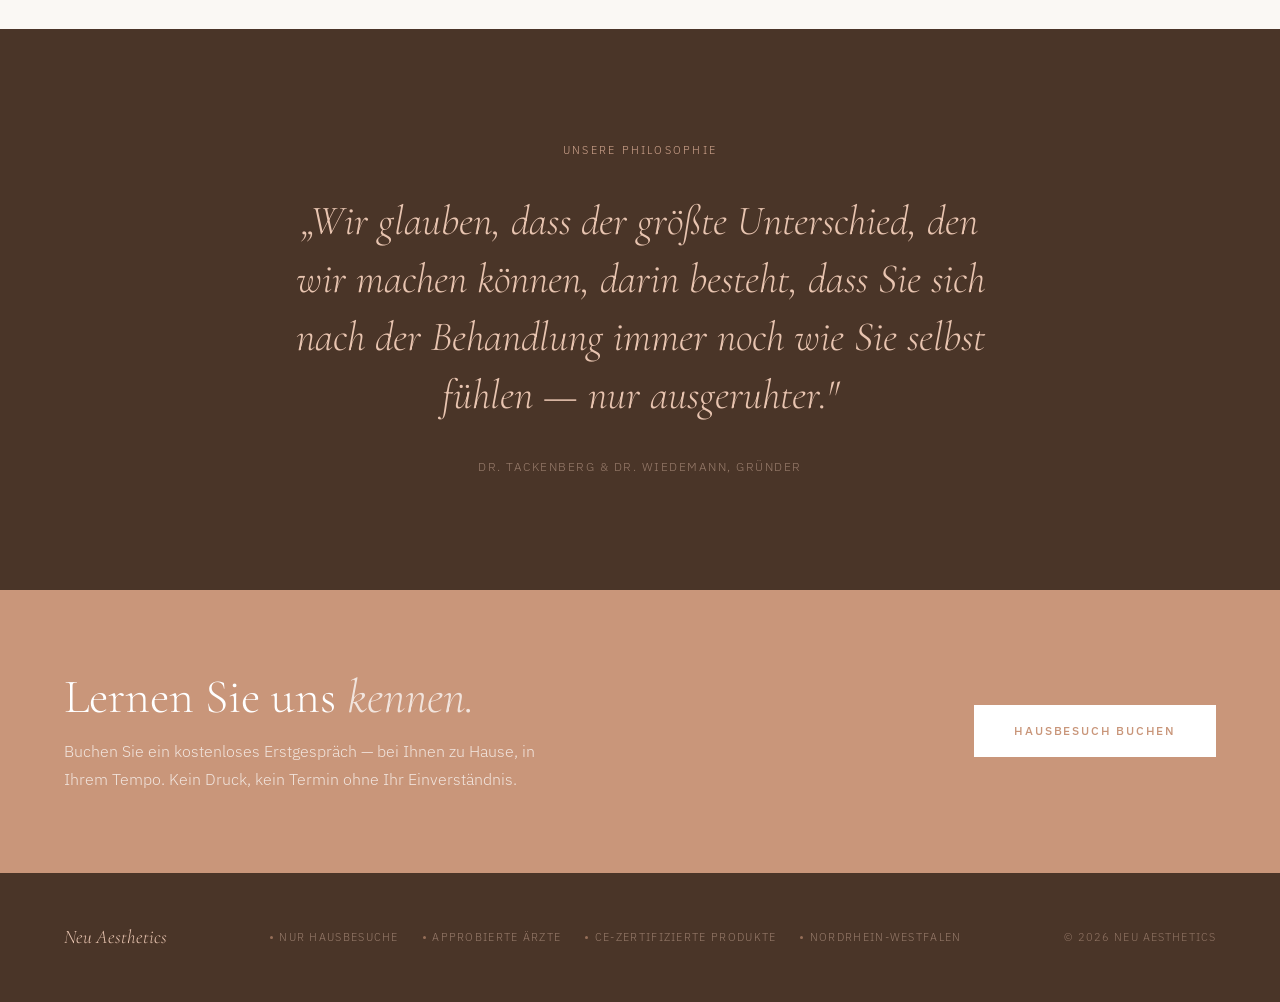
==== commit b08765d6: "Add parallax scroll effects, remove overlines, improve contrast - Remove decorative lines from all s" ====
--- a/aerzte.html
+++ b/aerzte.html
@@ -17,6 +17,7 @@
     <li><a href="termin.html">Kontakt</a></li>
   </ul>
   <a href="termin.html" class="nav-cta">Termin buchen</a>
+  <button class="nav-hamburger" aria-label="Menü öffnen"><span></span><span></span><span></span></button>
 </nav>
 
 <section class="page-hero">
@@ -29,7 +30,7 @@
 
 <section class="doctor-section">
   <div class="doctor-photo-box">
-    <img src="media/doctors/dr-tackenberg.png" alt="Dr. Mark Tackenberg">
+    <img src="media/doctors/dr-tackenberg.png" alt="Dr. Mark Tackenberg" data-parallax="150">
     <div class="doctor-photo-label">
       <div class="doctor-photo-label-sub">Mitgründer</div>
       <div class="doctor-photo-label-name">Dr. med. Mark Tackenberg</div>
@@ -54,7 +55,7 @@
 
 <section class="doctor-section">
   <div class="doctor-photo-box">
-    <img src="media/doctors/dr-wiedemann.png" alt="Dr. Sebastian Wiedemann">
+    <img src="media/doctors/dr-wiedemann.png" alt="Dr. Sebastian Wiedemann" data-parallax="150">
     <div class="doctor-photo-label">
       <div class="doctor-photo-label-sub">Mitgründer</div>
       <div class="doctor-photo-label-name">Dr. med. Sebastian Wiedemann</div>
@@ -77,7 +78,7 @@
   </div>
 </section>
 
-<section style="padding:7rem 4rem; background:var(--cream); display:grid; grid-template-columns:1fr 1fr; gap:6rem; align-items:center;">
+<section class="aerzte-about split-col-2">
   <div>
     <p class="section-label">Warum Hausbesuche</p>
     <h2 class="about-title">Medizin in Ihrer<br><em>vertrauten Umgebung.</em></h2>
@@ -85,8 +86,8 @@
     <p class="about-body">Das ist unser Konzept — und wir sind überzeugt, dass eine entspannte Atmosphäre auch zu besseren Ergebnissen führt.</p>
     <a href="termin.html" class="btn-primary" style="margin-top:1rem;">Hausbesuch buchen</a>
   </div>
-  <div style="position:relative; overflow:hidden; aspect-ratio:4/3;">
-    <img src="media/images/situational-consultation.png" alt="Beratung bei Neu Aesthetics" style="width:100%;height:100%;object-fit:cover;">
+  <div class="parallax-wrap" style="aspect-ratio:4/3;">
+    <img src="media/images/situational-consultation.png" alt="Beratung bei Neu Aesthetics" data-parallax="150">
   </div>
 </section>
 
--- a/css/style.css
+++ b/css/style.css
@@ -8,16 +8,16 @@
    CSS Variables
    ------------------------------------------------------------ */
 :root {
-  --cream:       #F7F3EE;
-  --parchment:   #EDE6DC;
+  --cream:       #FAF8F4;
+  --parchment:   #F1EBE2;
   --rose:        #C9967A;
   --rose-light:  #E8C4B0;
   --rose-muted:  #D4A891;
   --brown:       #7A5C4E;
   --brown-dark:  #4A3528;
-  --text-dark:   #2E1F17;
-  --text-mid:    #6B4C3B;
-  --text-light:  #9E8478;
+  --text-dark:   #231611;
+  --text-mid:    #5C3F2E;
+  --text-light:  #8C7165;
 
   --ff-display: 'Cormorant Garamond', serif;
   --ff-body:    'IBM Plex Sans', sans-serif;
@@ -106,17 +106,6 @@
   text-transform: uppercase;
   color: var(--rose);
   margin-bottom: 1.5rem;
-  display: flex;
-  align-items: center;
-  gap: 0.75rem;
-}
-
-.section-label::before {
-  content: '';
-  display: block;
-  width: 1.5rem;
-  height: 0.5px;
-  background: var(--rose);
 }
 
 .btn-primary {
@@ -193,17 +182,6 @@
   text-transform: uppercase;
   color: var(--rose);
   margin-bottom: 1.5rem;
-  display: flex;
-  align-items: center;
-  gap: 0.75rem;
-}
-
-.page-eyebrow::before {
-  content: '';
-  display: block;
-  width: 1.5rem;
-  height: 0.5px;
-  background: var(--rose);
 }
 
 .page-title {
@@ -322,18 +300,7 @@
   text-transform: uppercase;
   color: var(--rose);
   margin-bottom: 2rem;
-  display: flex;
-  align-items: center;
-  gap: 0.75rem;
   animation: fadeInUp 0.7s ease 0.1s both;
-}
-
-.hero-eyebrow::before {
-  content: '';
-  display: block;
-  width: 2rem;
-  height: 0.5px;
-  background: var(--rose);
 }
 
 .hero-title {
@@ -374,7 +341,23 @@
   position: relative;
 }
 
-.hero-image-wrap img { position: absolute; inset: 0; width: 100%; height: 100%; object-fit: cover; }
+.hero-image-wrap img { position: absolute; top: -25%; left: 0; right: 0; width: 100%; height: 150%; object-fit: cover; will-change: transform; }
+
+.parallax-wrap {
+  position: relative;
+  overflow: hidden;
+}
+
+.parallax-wrap img {
+  position: absolute;
+  top: -25%;
+  left: 0;
+  right: 0;
+  width: 100%;
+  height: 150%;
+  object-fit: cover;
+  will-change: transform;
+}
 
 .hero-image-overlay {
   position: absolute;
@@ -884,7 +867,7 @@
 .doctor-section:nth-child(even) { background: var(--parchment); direction: rtl; }
 .doctor-section:nth-child(even) > * { direction: ltr; }
 .doctor-photo-box { background: linear-gradient(135deg, #DDD0C4 0%, #C9B09A 40%, #B8967F 100%); aspect-ratio: 3/4; display: flex; align-items: center; justify-content: center; position: relative; overflow: hidden; }
-.doctor-photo-box img { position: absolute; inset: 0; width: 100%; height: 100%; object-fit: cover; }
+.doctor-photo-box img { position: absolute; top: -25%; left: 0; right: 0; width: 100%; height: 150%; object-fit: cover; will-change: transform; }
 .doctor-photo-initials { font-family: var(--ff-display); font-size: 6rem; color: rgba(255,255,255,0.3); font-style: italic; font-weight: 300; }
 .doctor-photo-label { position: absolute; bottom: 1.5rem; left: 1.5rem; right: 1.5rem; background: rgba(247,243,238,0.88); padding: 1rem 1.25rem; }
 .doctor-photo-label-sub { font-size: 0.65rem; letter-spacing: 0.15em; text-transform: uppercase; color: var(--rose); margin-bottom: 0.2rem; }
@@ -970,6 +953,245 @@
 }
 
 /* ------------------------------------------------------------
+   Hamburger button (hidden on desktop)
+   ------------------------------------------------------------ */
+.nav-hamburger {
+  display: none;
+  flex-direction: column;
+  justify-content: center;
+  gap: 5px;
+  background: none;
+  border: none;
+  cursor: pointer;
+  padding: 0.25rem;
+  z-index: 101;
+}
+.nav-hamburger span {
+  display: block;
+  width: 24px;
+  height: 1.5px;
+  background: var(--brown-dark);
+  transition: transform 0.25s, opacity 0.25s;
+}
+.nav-hamburger.open span:nth-child(1) { transform: rotate(45deg) translate(4.5px, 4.5px); }
+.nav-hamburger.open span:nth-child(2) { opacity: 0; }
+.nav-hamburger.open span:nth-child(3) { transform: rotate(-45deg) translate(4.5px, -4.5px); }
+
+/* ------------------------------------------------------------
+   Named classes for previously-inline layout styles
+   ------------------------------------------------------------ */
+.home-visit-section {
+  background: var(--parchment);
+  padding: 8rem 4rem;
+}
+.split-col-2 {
+  display: grid;
+  grid-template-columns: 1fr 1fr;
+  gap: 6rem;
+  align-items: center;
+}
+.aerzte-about {
+  padding: 7rem 4rem;
+  background: var(--cream);
+}
+.steps-section {
+  padding: 7rem 4rem;
+}
+
+/* ============================================================
+   RESPONSIVE — Mobile (≤ 768px)
+   ============================================================ */
+@media (max-width: 1024px) {
+
+  /* --- Navigation --- */
+  nav { padding: 1rem 1.25rem; }
+
+  .nav-hamburger { display: flex; }
+
+  .nav-cta { display: none; }
+
+  .nav-links {
+    display: none;
+    position: fixed;
+    top: 57px;
+    left: 0; right: 0;
+    background: rgba(247,243,238,0.97);
+    backdrop-filter: blur(8px);
+    flex-direction: column;
+    gap: 0;
+    padding: 0.5rem 0 1rem;
+    border-bottom: 0.5px solid rgba(201,150,122,0.25);
+    z-index: 99;
+    list-style: none;
+  }
+  .nav-links.open { display: flex; }
+  .nav-links li { border-bottom: 0.5px solid rgba(201,150,122,0.12); }
+  .nav-links a {
+    display: block;
+    padding: 0.9rem 1.5rem;
+    font-size: 0.82rem;
+  }
+
+}
+
+@media (max-width: 768px) {
+
+  /* --- Hero --- */
+  .hero {
+    grid-template-columns: 1fr;
+    min-height: auto;
+  }
+  .hero-left {
+    padding: 2.5rem 1.25rem 2.5rem;
+    order: 2;
+  }
+  .hero-right {
+    order: 1;
+    min-height: 280px;
+  }
+  .hero-title { font-size: 3rem; }
+  .hero-sub { font-size: 1rem; max-width: 100%; }
+  .hero-image-wrap { min-height: 280px; }
+
+  /* --- Intro strip --- */
+  .intro-strip {
+    padding: 1.25rem 1.25rem;
+    justify-content: flex-start;
+    gap: 0.75rem 1.5rem;
+  }
+  .intro-strip-item { flex: 0 0 calc(50% - 0.75rem); }
+
+  /* --- bg-image-section (about) --- */
+  .bg-image-section { padding: 4rem 1.25rem; }
+
+  /* --- Home-visit split section --- */
+  .home-visit-section { padding: 4rem 1.25rem; }
+  .split-col-2 { grid-template-columns: 1fr; gap: 2rem; }
+
+  /* --- Services --- */
+  .services { padding: 4.5rem 1.25rem; }
+  .services-header { flex-direction: column; align-items: flex-start; gap: 1rem; }
+  .services-title { font-size: 2.4rem; max-width: 100%; }
+  .services-intro { text-align: left; max-width: 100%; }
+  .services-grid { grid-template-columns: 1fr; }
+
+  /* --- Testimonials --- */
+  .testimonials { padding: 4.5rem 1.25rem; }
+  .testimonials-grid { grid-template-columns: 1fr; }
+  .testimonials-title { font-size: 2.2rem; }
+
+  /* --- Doctors (homepage) --- */
+  .doctors { padding: 4.5rem 1.25rem; }
+  .doctors-grid { grid-template-columns: 1fr; }
+  .doctors-title { font-size: 2.4rem; }
+
+  /* --- Booking strip --- */
+  .booking-strip {
+    padding: 3.5rem 1.25rem;
+    grid-template-columns: 1fr;
+    gap: 2rem;
+  }
+  .booking-title { font-size: 2.2rem; }
+
+  /* --- Footer --- */
+  footer {
+    padding: 2.5rem 1.25rem;
+    flex-direction: column;
+    align-items: flex-start;
+  }
+
+  /* --- Page hero (inner pages) --- */
+  .page-hero {
+    padding: 6.5rem 1.25rem 3rem;
+    grid-template-columns: 1fr;
+    gap: 1.5rem;
+  }
+  .page-title { font-size: 2.8rem; }
+
+  /* --- Leistungen list --- */
+  .services-list-v2 { padding: 2.5rem 1.25rem 3.5rem; }
+
+  /* --- Info strip --- */
+  .info-strip {
+    padding: 3rem 1.25rem;
+    grid-template-columns: 1fr;
+    gap: 2rem;
+  }
+
+  /* --- Booking layout (termin) --- */
+  .booking-layout {
+    grid-template-columns: 1fr;
+    min-height: auto;
+    padding-top: 57px;
+  }
+  .booking-left { padding: 3rem 1.25rem; }
+  .booking-right { padding: 3rem 1.25rem; }
+  .form-row { grid-template-columns: 1fr; }
+  .form-options { flex-direction: column; }
+  .page-title[style] { font-size: 2.4rem !important; }
+
+  /* --- Steps (so-funktioniert-es) --- */
+  .steps-section { padding: 4rem 1.25rem; }
+  .step-row {
+    grid-template-columns: 1fr;
+    gap: 0.75rem;
+    padding: 2.5rem 0;
+  }
+  .step-row-num { font-size: 3rem; }
+  .step-row-title { font-size: 1.8rem; }
+
+  /* --- FAQ --- */
+  .faq-section { padding: 4.5rem 1.25rem; }
+  .faq-grid { grid-template-columns: 1fr; }
+  .faq-title { font-size: 2.2rem; }
+
+  /* --- Reassurance --- */
+  .reassurance {
+    padding: 3.5rem 1.25rem;
+    grid-template-columns: 1fr;
+  }
+
+  /* --- Doctor sections (aerzte.html) --- */
+  .doctor-section {
+    padding: 4rem 1.25rem;
+    grid-template-columns: 1fr;
+    gap: 2.5rem;
+    direction: ltr !important;
+  }
+  .doctor-section .doctor-photo-box { aspect-ratio: 3/2; }
+  .aerzte-about {
+    padding: 4rem 1.25rem;
+    grid-template-columns: 1fr;
+    gap: 2rem;
+    display: grid;
+  }
+  .philosophy { padding: 4.5rem 1.25rem; }
+  .philosophy-quote { font-size: 1.75rem; }
+
+  /* --- Leistung detail --- */
+  .breadcrumb { padding: 5rem 1.25rem 0; }
+  .detail-hero {
+    padding: 2rem 1.25rem 3.5rem;
+    grid-template-columns: 1fr;
+    gap: 2.5rem;
+  }
+  .detail-title { font-size: 2.4rem; }
+  .detail-cta-group { flex-direction: column; align-items: flex-start; gap: 1.25rem; }
+  .detail-body {
+    padding: 0 1.25rem 3.5rem;
+    grid-template-columns: 1fr;
+    gap: 2.5rem;
+  }
+  .other-services { padding: 3.5rem 1.25rem; }
+  .other-grid { grid-template-columns: 1fr; }
+
+  /* --- About stat cards --- */
+  .about { padding: 4.5rem 1.25rem; grid-template-columns: 1fr; gap: 3rem; }
+  .about-title { font-size: 2.4rem; }
+
+}
+
+/* ------------------------------------------------------------
    Leistungen — Large image cards
    ------------------------------------------------------------ */
 .service-card-img {
@@ -987,7 +1209,7 @@
   transition: all 0.2s;
 }
 
-.service-card-v2:first-child { border-top: 0.5px solid rgba(201,150,122,0.2); padding-top: 0; }
+.service-card-v2:first-child { border-top: 0.5px solid rgba(201,150,122,0.2); }
 .service-card-v2:hover .service-card-v2-img { filter: brightness(0.95); }
 
 .service-card-v2-thumb {
@@ -1033,6 +1255,11 @@
   background-position: center;
 }
 
+/* background-attachment: fixed is broken on iOS — fall back to scroll */
+@media (hover: none) {
+  .bg-image-section { background-attachment: scroll; }
+}
+
 .bg-image-section::before {
   content: '';
   position: absolute;
@@ -1050,9 +1277,6 @@
   color: rgba(232,196,176,0.8);
 }
 
-.bg-image-section .section-label::before {
-  background: rgba(232,196,176,0.6);
-}
 
 .bg-image-section .about-title {
   color: white;
